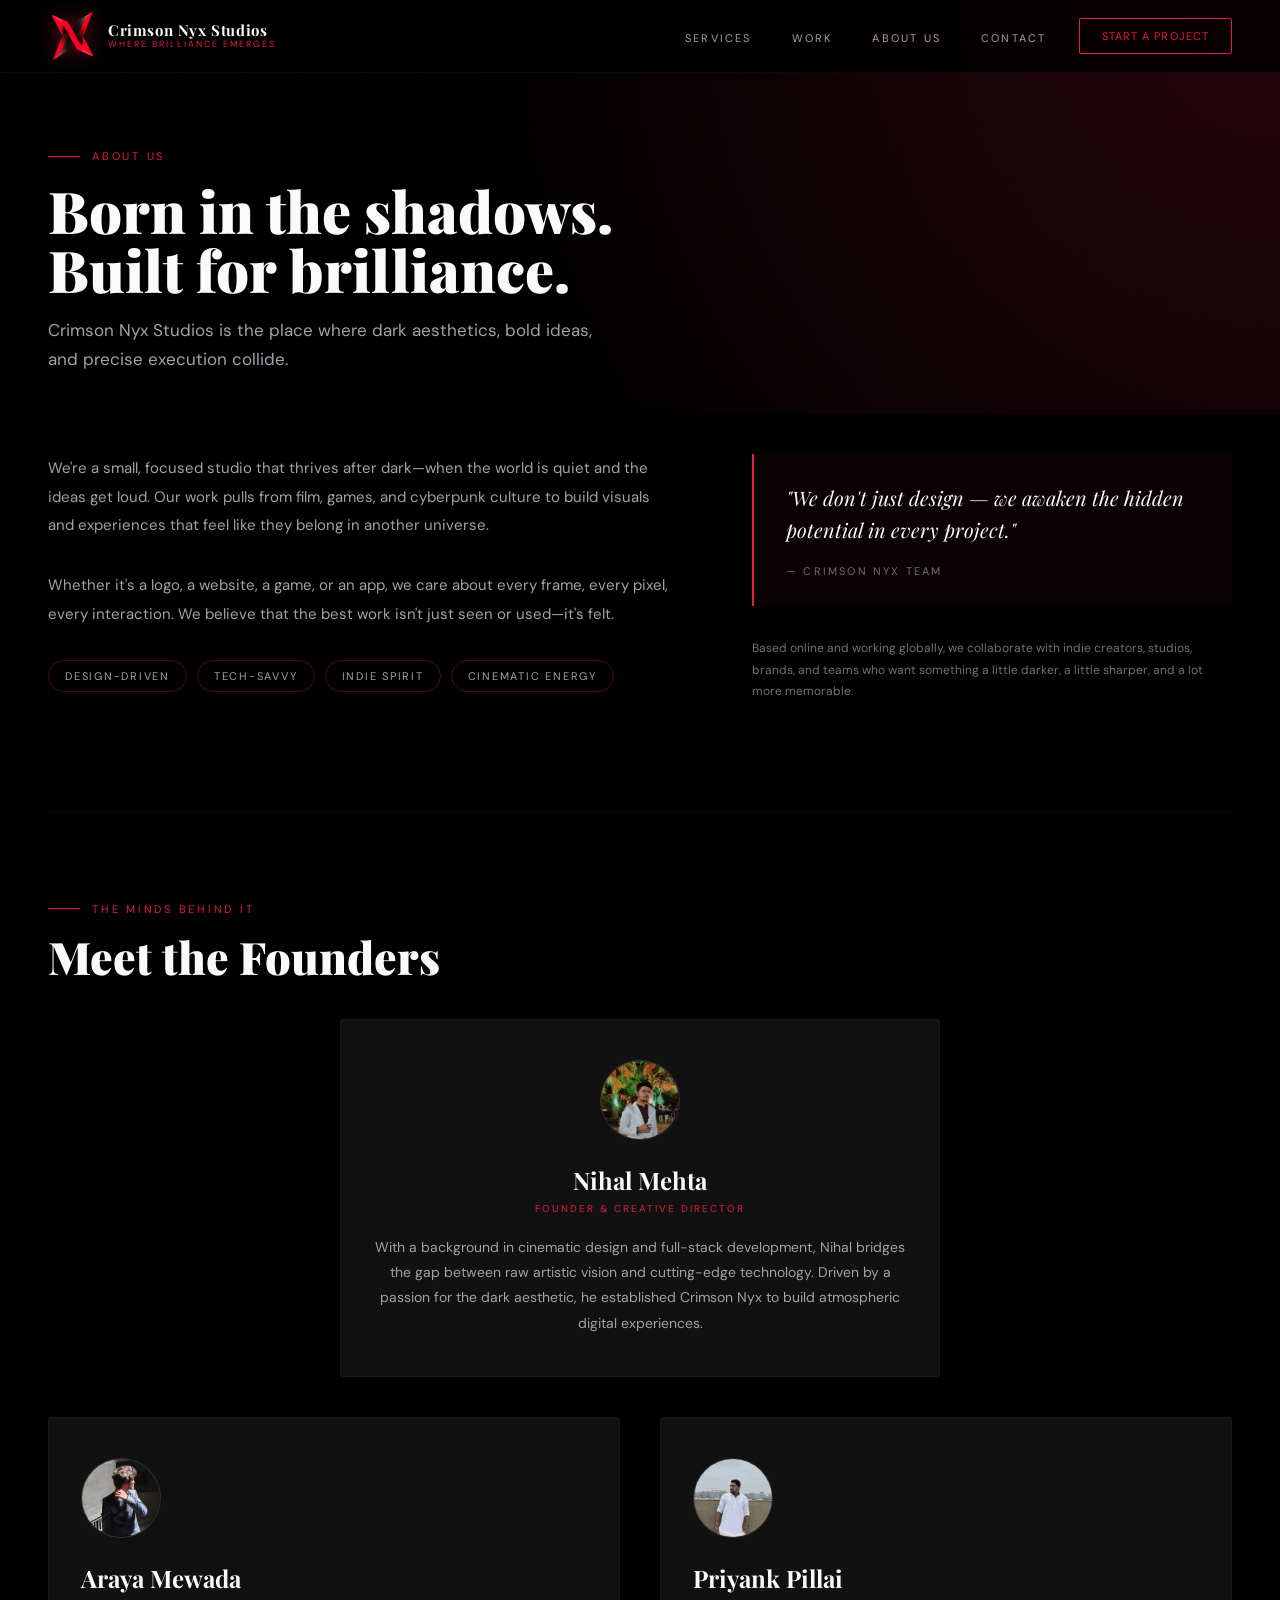
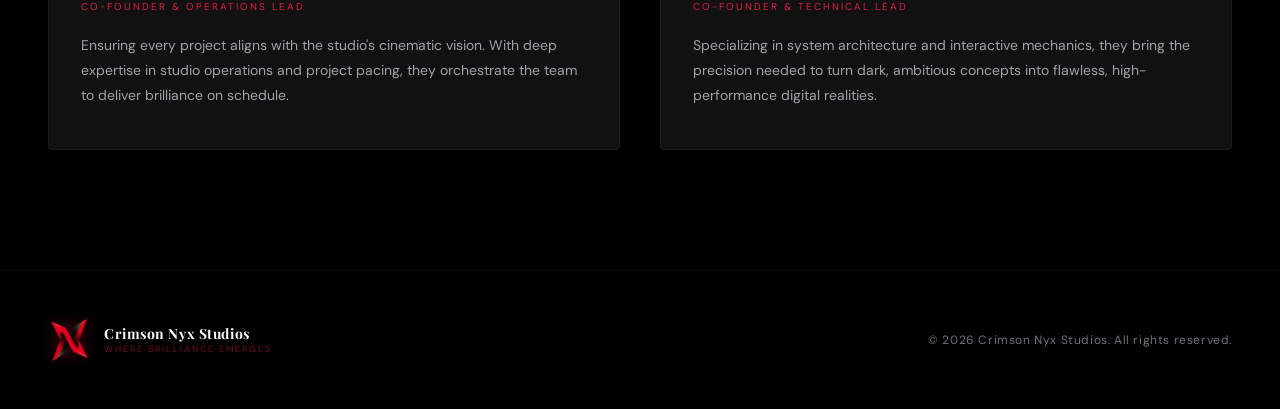
==== frontend/about.html @ 3d49e2a7 "first commit" ====
<!DOCTYPE html>
<html lang="en">
<head>
<meta charset="UTF-8">
<title>About Us · Crimson Nyx Studios</title>
<meta name="viewport" content="width=device-width, initial-scale=1.0">
<meta name="description" content="Crimson Nyx Studios — born in the shadows, built for brilliance. Meet the founders and learn about our dark aesthetic approach to creative design.">
<link rel="stylesheet" href="styles.css">
<link rel="stylesheet" href="animations.css">
<style>
  .about-main { padding: 0 var(--sp-lg) var(--sp-3xl); }
  .about-grid {
    display: grid; grid-template-columns: 1.3fr 1fr;
    gap: 80px; align-items: flex-start; margin-top: 40px;
  }
  .about-body {
    font-size: 15px; color: var(--zinc-light); line-height: 1.9; margin-bottom: 32px;
  }
  .about-pill-row {
    display: flex; flex-wrap: wrap; gap: 10px; margin-bottom: 40px;
  }
  .about-pill {
    border-radius: 999px;
    border: 1px solid rgba(225, 29, 72, 0.35);
    padding: 8px 16px; font-size: 11px;
    letter-spacing: 0.16em; text-transform: uppercase;
    color: var(--zinc-light);
    transition: background var(--dur-med), color var(--dur-med), border-color var(--dur-med);
  }
  .about-pill:hover {
    background: rgba(225, 29, 72, 0.1);
    border-color: var(--crimson);
    color: var(--white);
  }

  .about-quote-block {
    border-left: 2px solid var(--crimson);
    padding: 28px 32px; background: rgba(225, 29, 72, 0.04);
    margin-bottom: 32px;
  }
  .about-quote {
    font-family: var(--serif); font-size: 20px; font-style: italic;
    line-height: 1.6; color: var(--white); margin-bottom: 18px;
  }
  .about-quote-attr {
    font-size: 11px; letter-spacing: 0.2em;
    text-transform: uppercase; color: var(--zinc);
  }
  .about-meta {
    font-size: 12px; color: var(--zinc); line-height: 1.8;
  }

  /* ── Founders ─────────────────────────────────────────────── */
  .founders-section {
    margin-top: 80px;
    border-top: 1px solid rgba(255, 255, 255, 0.04);
    padding-top: 80px;
  }
  .founders-grid {
    display: grid;
    grid-template-columns: repeat(auto-fit, minmax(300px, 1fr));
    gap: 40px; margin-top: 40px;
  }
  .founder-card {
    background: var(--surface);
    border: 1px solid rgba(255, 255, 255, 0.04);
    padding: 40px 32px; border-radius: 4px;
    position: relative; overflow: hidden;
  }
  .founder-card::after {
    content: ''; position: absolute; bottom: 0; left: 0; right: 0;
    height: 2px; background: var(--crimson);
    transform: scaleX(0); transition: transform var(--dur-med); transform-origin: left;
  }
  .founder-card:hover::after { transform: scaleX(1); }
  .founder-photo {
    width: 80px; height: 80px; border-radius: 50%;
    background: #1a1a1a; border: 1px solid rgba(255, 255, 255, 0.1);
    margin-bottom: 24px; object-fit: cover; display: block;
    transition: border-color var(--dur-med), filter var(--dur-med);
    filter: grayscale(10%);
  }
  .founder-card:hover .founder-photo {
    border-color: var(--crimson);
    filter: grayscale(0%);
  }
  .founder-name {
    font-family: var(--serif); font-size: 24px; font-weight: 700;
    margin-bottom: 6px; color: var(--white);
  }
  .founder-role {
    font-size: 10px; letter-spacing: 0.2em; text-transform: uppercase;
    color: var(--crimson); margin-bottom: 20px;
  }
  .founder-bio {
    font-size: 14px; color: var(--zinc-light); line-height: 1.8;
  }

  @media (max-width: 900px) {
    .about-main { padding: 0 20px 80px; }
    .about-grid { grid-template-columns: 1fr; gap: 40px; }
  }
</style>
</head>
<body>

<nav>
  <a href="index.html#hero" class="nav-brand">
    <img src="cnslogo1.png" alt="Crimson Nyx Studios" class="nav-logo-img">
    <div class="nav-brand-text">
      <span class="nav-brand-name">Crimson Nyx Studios</span>
      <span class="nav-brand-tagline">Where Brilliance Emerges</span>
    </div>
  </a>
  <div class="nav-right">
    <ul class="nav-links" id="navLinks">
      <li><a href="services.html">Services</a></li>
      <li><a href="work.html">Work</a></li>
      <li><a href="about.html">About Us</a></li>
      <li><a href="contact.html">Contact</a></li>
    </ul>
    <a href="contact.html" class="nav-cta magnetic">Start a Project</a>
    <button class="nav-toggle" id="navToggle" aria-label="Toggle navigation">
      <span></span><span></span><span></span>
    </button>
  </div>
</nav>

<header class="page-hero">
  <div class="page-eyebrow reveal reveal-fade-up">About Us</div>
  <h1 class="page-title reveal reveal-fade-up delay-100">
    Born in the shadows.<br>Built for brilliance.
  </h1>
  <p class="page-sub reveal reveal-fade-up delay-200">
    Crimson Nyx Studios is the place where dark aesthetics, bold ideas, and precise execution collide.
  </p>
</header>

<main class="about-main">
  <div class="about-grid">
    <section>
      <p class="about-body reveal reveal-slide-right">
        We're a small, focused studio that thrives after dark—when the world
        is quiet and the ideas get loud. Our work pulls from film, games,
        and cyberpunk culture to build visuals and
        experiences that feel like they belong in another universe.
      </p>
      <p class="about-body reveal reveal-slide-right delay-100">
        Whether it's a logo, a website, a game, or an app, we care about
        every frame, every pixel, every interaction. We believe that the
        best work isn't just seen or used—it's felt.
      </p>
      <div class="about-pill-row reveal reveal-scale-in delay-200">
        <span class="about-pill">Design-Driven</span>
        <span class="about-pill">Tech-Savvy</span>
        <span class="about-pill">Indie Spirit</span>
        <span class="about-pill">Cinematic Energy</span>
      </div>
    </section>

    <aside>
      <div class="about-quote-block reveal reveal-fade-in hover-elevate">
        <p class="about-quote">
          "We don't just design &mdash; we awaken the hidden potential in every project."
        </p>
        <p class="about-quote-attr">— Crimson Nyx Team</p>
      </div>
      <p class="about-meta reveal reveal-fade-in delay-100">
        Based online and working globally, we collaborate with indie
        creators, studios, brands, and teams who want something a little
        darker, a little sharper, and a lot more memorable.
      </p>
    </aside>
  </div>

  <section class="founders-section reveal reveal-fade-up">
    <div class="page-eyebrow">The Minds Behind It</div>
    <h2 class="page-title" style="font-size: clamp(32px, 3.5vw, 48px); margin-bottom: 40px">
      Meet the Founders
    </h2>

    <div style="display: flex; justify-content: center; margin-bottom: 40px">
      <div class="founder-card reveal reveal-scale-in delay-100 hover-elevate"
           style="max-width: 600px; width: 100%; display: flex; flex-direction: column; align-items: center; text-align: center;">
        <img src="founder.jpeg" alt="Nihal" class="founder-photo">
        <h3 class="founder-name">Nihal Mehta</h3>
        <p class="founder-role">Founder & Creative Director</p>
        <p class="founder-bio">
          With a background in cinematic design and full-stack development,
          Nihal bridges the gap between raw artistic vision and cutting-edge
          technology. Driven by a passion for the dark aesthetic, he
          established Crimson Nyx to build atmospheric digital experiences.
        </p>
      </div>
    </div>

    <div class="founders-grid">
      <div class="founder-card reveal reveal-scale-in delay-200 hover-elevate">
        <img src="co1.jpeg" alt="Co-Founder" class="founder-photo">
        <h3 class="founder-name">Araya Mewada</h3>
        <p class="founder-role">Co-Founder & Operations Lead</p>
        <p class="founder-bio">
          Ensuring every project aligns with the studio's cinematic vision.
          With deep expertise in studio operations and project pacing, they
          orchestrate the team to deliver brilliance on schedule.
        </p>
      </div>

      <div class="founder-card reveal reveal-scale-in delay-300 hover-elevate">
        <img src="co2.jpeg" alt="Co-Founder" class="founder-photo">
        <h3 class="founder-name">Priyank Pillai</h3>
        <p class="founder-role">Co-Founder & Technical Lead</p>
        <p class="founder-bio">
          Specializing in system architecture and interactive mechanics,
          they bring the precision needed to turn dark, ambitious concepts
          into flawless, high-performance digital realities.
        </p>
      </div>
    </div>
  </section>
</main>

<footer>
  <div class="footer-brand">
    <img src="cnslogo1.png" alt="Crimson Nyx Studios" class="footer-logo-img">
    <div class="footer-brand-text">
      <span class="footer-brand-name">Crimson Nyx Studios</span>
      <span class="footer-brand-tagline">Where Brilliance Emerges</span>
    </div>
  </div>
  <p class="footer-copy">© 2026 Crimson Nyx Studios. All rights reserved.</p>
</footer>

<script src="animations.js"></script>
</body>
</html>
---- frontend/styles.css ----
/* ═══════════════════════════════════════════════════════════════════
   Crimson Nyx Studios — Shared Design System (styles.css)
   All pages import this file.  Page-specific CSS goes inline.
   ═══════════════════════════════════════════════════════════════════ */

@import url('https://fonts.googleapis.com/css2?family=Playfair+Display:wght@700;900&family=DM+Sans:wght@300;400;500;600&display=swap');

/* ── Reset & Tokens ────────────────────────────────────────────── */
*, *::before, *::after { box-sizing: border-box; margin: 0; padding: 0; }

:root {
  /* Palette */
  --crimson:      #e11d48;
  --crimson-deep: #9f1239;
  --crimson-glow: rgba(225, 29, 72, 0.45);
  --void:         #000000;
  --dark:         #0a0a0a;
  --surface:      #111111;
  --surface-hover:#161616;
  --zinc:         #71717a;
  --zinc-light:   #a1a1aa;
  --white:        #fafafa;

  /* Typography */
  --serif: 'Playfair Display', Georgia, serif;
  --sans:  'DM Sans', system-ui, sans-serif;

  /* Spacing scale */
  --sp-xs: 8px;
  --sp-sm: 16px;
  --sp-md: 32px;
  --sp-lg: 48px;
  --sp-xl: 64px;
  --sp-2xl: 80px;
  --sp-3xl: 120px;

  /* Transitions */
  --ease-out-expo: cubic-bezier(0.16, 1, 0.3, 1);
  --ease-out-quint: cubic-bezier(0.22, 1, 0.36, 1);
  --dur-fast: 200ms;
  --dur-med:  400ms;
  --dur-slow: 800ms;
}

html { scroll-behavior: smooth; }

body {
  font-family: var(--sans);
  background: var(--void);
  color: var(--white);
  overflow-x: hidden;
  -webkit-font-smoothing: antialiased;
  -moz-osx-font-smoothing: grayscale;
}

::selection {
  background: var(--crimson);
  color: var(--white);
}

img { max-width: 100%; height: auto; }

/* ── Navigation ────────────────────────────────────────────────── */
nav {
  position: fixed; top: 0; left: 0; right: 0; z-index: 100;
  padding: 12px var(--sp-lg);
  display: flex; justify-content: space-between; align-items: center;
  border-bottom: 1px solid rgba(255,255,255,0.04);
  background: rgba(0,0,0,0.8);
  backdrop-filter: blur(24px);
  -webkit-backdrop-filter: blur(24px);
  transition: padding var(--dur-med) var(--ease-out-expo),
              background var(--dur-med) var(--ease-out-expo),
              box-shadow var(--dur-med) var(--ease-out-expo);
}

/* Shrunk state — toggled by JS on scroll */
nav.nav--scrolled {
  padding-top: 8px;
  padding-bottom: 8px;
  background: rgba(0,0,0,0.92);
  box-shadow: 0 4px 30px rgba(0,0,0,0.5);
}
nav.nav--scrolled .nav-logo-img {
  height: 36px; width: 36px;
}

.nav-brand {
  display: flex; align-items: center; gap: 12px;
  text-decoration: none;
}
.nav-logo-img {
  height: 48px; width: 48px; object-fit: contain;
  filter: drop-shadow(0 0 10px rgba(225,29,72,0.4));
  transition: filter var(--dur-fast), height var(--dur-med) var(--ease-out-expo), width var(--dur-med) var(--ease-out-expo);
}
.nav-brand:hover .nav-logo-img {
  filter: drop-shadow(0 0 18px rgba(225,29,72,0.8));
}
.nav-brand-text { display: flex; flex-direction: column; line-height: 1.1; }
.nav-brand-name {
  font-family: var(--serif); font-size: 15px; font-weight: 700;
  color: var(--white); letter-spacing: 0.04em;
}
.nav-brand-tagline {
  font-size: 9px; letter-spacing: 0.22em; text-transform: uppercase;
  color: var(--crimson); margin-top: 2px;
}

.nav-links { display: flex; gap: 40px; list-style: none; }
.nav-links a {
  font-size: 11px; letter-spacing: 0.2em; text-transform: uppercase;
  color: var(--zinc-light); text-decoration: none;
  position: relative;
  transition: color var(--dur-fast);
}
/* Animated underline on hover */
.nav-links a::after {
  content: '';
  position: absolute; bottom: -4px; left: 0;
  width: 100%; height: 1px;
  background: var(--crimson);
  transform: scaleX(0); transform-origin: right;
  transition: transform var(--dur-med) var(--ease-out-expo);
}
.nav-links a:hover { color: var(--white); }
.nav-links a:hover::after { transform: scaleX(1); transform-origin: left; }

.nav-cta {
  font-size: 11px; letter-spacing: 0.1em; text-transform: uppercase;
  color: var(--crimson); text-decoration: none;
  border: 1px solid var(--crimson); padding: 10px 22px; border-radius: 2px;
  transition: background var(--dur-fast), color var(--dur-fast), box-shadow var(--dur-med);
}
.nav-cta:hover {
  background: var(--crimson); color: #fff;
  box-shadow: 0 0 20px rgba(225,29,72,0.35);
}

.nav-right { display: flex; align-items: center; gap: 32px; }

/* Mobile hamburger */
.nav-toggle {
  display: none;
  width: 32px; height: 24px;
  flex-direction: column; justify-content: space-between;
  cursor: pointer; background: none; border: none; padding: 0;
}
.nav-toggle span {
  height: 2px; width: 100%; background: var(--white);
  transition: transform var(--dur-fast), opacity var(--dur-fast);
  display: block;
}
/* Hamburger → X animation */
.nav-toggle.active span:nth-child(1) { transform: translateY(11px) rotate(45deg); }
.nav-toggle.active span:nth-child(2) { opacity: 0; }
.nav-toggle.active span:nth-child(3) { transform: translateY(-11px) rotate(-45deg); }

/* ── Page Hero (subpages) ──────────────────────────────────────── */
.page-hero {
  padding: 140px var(--sp-lg) 40px;
  background: radial-gradient(circle at top right, rgba(225,29,72,0.18), transparent 60%);
  position: relative;
  overflow: hidden;
}
.page-hero::before {
  content: '';
  position: absolute; inset: 0;
  background-image:
    linear-gradient(rgba(225,29,72,0.03) 1px, transparent 1px),
    linear-gradient(90deg, rgba(225,29,72,0.03) 1px, transparent 1px);
  background-size: 60px 60px;
  opacity: 0;
  animation: subtleGridFadeIn 2s 0.5s ease forwards;
}
@keyframes subtleGridFadeIn { to { opacity: 0.4; } }

.page-eyebrow {
  font-size: 11px; letter-spacing: 0.25em; text-transform: uppercase;
  color: var(--crimson); margin-bottom: 18px;
  display: inline-flex; align-items: center; gap: 12px;
}
.page-eyebrow::before {
  content: ''; display: block; width: 32px; height: 1px;
  background: var(--crimson);
}
.page-title {
  font-family: var(--serif);
  font-size: clamp(36px, 4.5vw, 68px);
  font-weight: 900; line-height: 1.02; margin-bottom: 18px;
}
.page-sub {
  font-size: 17px; color: var(--zinc-light);
  max-width: 560px; line-height: 1.7;
}

/* ── Section helpers ───────────────────────────────────────────── */
.section-label {
  font-size: 11px; letter-spacing: 0.25em; text-transform: uppercase;
  color: var(--crimson); margin-bottom: 12px;
  display: inline-flex; align-items: center; gap: 12px;
}
.section-label::before {
  content: ''; display: block; width: 32px; height: 1px;
  background: var(--crimson);
}
.section-title {
  font-family: var(--serif);
  font-size: clamp(36px, 4vw, 52px);
  font-weight: 700; line-height: 1.1;
}
.section-header {
  display: flex; justify-content: space-between; align-items: flex-end;
  gap: 16px; margin-bottom: var(--sp-xl); flex-wrap: wrap;
}

/* ── Buttons ───────────────────────────────────────────────────── */
.btn-primary {
  background: var(--crimson); color: #fff;
  font-family: var(--sans); font-size: 12px; font-weight: 500;
  letter-spacing: 0.15em; text-transform: uppercase; text-decoration: none;
  padding: 18px 40px; border-radius: 2px;
  display: inline-block; position: relative; overflow: hidden;
  transition: background var(--dur-fast), transform var(--dur-fast), box-shadow var(--dur-med);
}
.btn-primary::before {
  content: '';
  position: absolute; inset: 0;
  background: linear-gradient(120deg, transparent 30%, rgba(255,255,255,0.15) 50%, transparent 70%);
  transform: translateX(-100%);
  transition: transform 0.6s var(--ease-out-expo);
}
.btn-primary:hover {
  background: var(--crimson-deep);
  transform: translateY(-2px);
  box-shadow: 0 8px 30px rgba(225,29,72,0.4);
}
.btn-primary:hover::before { transform: translateX(100%); }

.btn-ghost {
  font-size: 12px; letter-spacing: 0.12em; text-transform: uppercase;
  color: var(--zinc-light); text-decoration: none;
  display: inline-flex; align-items: center; gap: 10px;
  transition: color var(--dur-fast);
}
.btn-ghost:hover { color: var(--white); }
.btn-ghost-arrow {
  width: 36px; height: 36px;
  border: 1px solid rgba(255,255,255,0.12); border-radius: 50%;
  display: inline-flex; align-items: center; justify-content: center;
  font-size: 16px;
  transition: border-color var(--dur-fast), transform var(--dur-fast);
}
.btn-ghost:hover .btn-ghost-arrow {
  border-color: rgba(255,255,255,0.4);
  transform: translateX(4px);
}

/* ── Form fields ───────────────────────────────────────────────── */
.contact-form { display: grid; gap: 16px; text-align: left; }
.form-row { display: grid; grid-template-columns: 1fr 1fr; gap: 16px; }

.form-field {
  background: rgba(255,255,255,0.02);
  border: 1px solid rgba(255,255,255,0.08);
  color: var(--white);
  font-family: var(--sans); font-size: 15px;
  padding: 18px 20px; outline: none; border-radius: 4px;
  appearance: none; width: 100%;
  transition: border-color var(--dur-med) ease,
              background var(--dur-med) ease,
              box-shadow var(--dur-med) ease;
}
.form-field::placeholder { color: var(--zinc); transition: color var(--dur-fast); }
.form-field:hover {
  background: rgba(255,255,255,0.05);
  border-color: rgba(255,255,255,0.2);
}
.form-field:focus {
  border-color: var(--crimson);
  background: transparent;
  box-shadow: 0 0 0 3px rgba(225,29,72,0.2);
}
.form-field:focus::placeholder { color: rgba(255,255,255,0.3); }
select.form-field option { background: #111; color: var(--white); }

.submit-btn {
  background: var(--crimson); color: #fff; border: none;
  font-family: var(--sans); font-size: 12px; font-weight: 500;
  letter-spacing: 0.2em; text-transform: uppercase;
  padding: 20px; cursor: pointer; border-radius: 4px; width: 100%;
  position: relative; overflow: hidden;
  box-shadow: 0 4px 14px rgba(225,29,72,0.3);
  transition: background var(--dur-med), transform var(--dur-med), box-shadow var(--dur-med);
}
.submit-btn::before {
  content: '';
  position: absolute; inset: 0;
  background: linear-gradient(120deg, transparent 30%, rgba(255,255,255,0.1) 50%, transparent 70%);
  transform: translateX(-100%);
  transition: transform 0.6s var(--ease-out-expo);
}
.submit-btn:hover {
  background: var(--crimson-deep);
  transform: translateY(-2px);
  box-shadow: 0 6px 24px rgba(225,29,72,0.45);
}
.submit-btn:hover::before { transform: translateX(100%); }
.submit-btn:active { transform: translateY(0); box-shadow: 0 2px 8px rgba(225,29,72,0.3); }
.submit-btn:disabled { opacity: 0.6; cursor: not-allowed; }

.form-status { font-size: 13px; line-height: 1.6; color: var(--zinc); margin-top: 10px; text-align: left; }
.form-status.ok  { color: rgba(34, 197, 94, 0.9); }
.form-status.err { color: rgba(248, 113, 113, 0.95); }

/* ── Footer ────────────────────────────────────────────────────── */
footer {
  padding: var(--sp-lg);
  border-top: 1px solid rgba(255,255,255,0.04);
  display: flex; justify-content: space-between; align-items: center;
  flex-wrap: wrap; gap: 16px;
}
.footer-brand { display: flex; align-items: center; gap: 14px; }
.footer-logo-img {
  height: 42px; width: 42px; object-fit: contain;
  opacity: 0.9;
  filter: drop-shadow(0 0 8px rgba(225,29,72,0.35));
  transition: filter var(--dur-med);
}
.footer-brand:hover .footer-logo-img {
  filter: drop-shadow(0 0 16px rgba(225,29,72,0.7));
}
.footer-brand-text { display: flex; flex-direction: column; line-height: 1.15; }
.footer-brand-name {
  font-family: var(--serif); font-size: 14px; font-weight: 700;
  color: var(--white); letter-spacing: 0.04em;
}
.footer-brand-tagline {
  font-size: 9px; letter-spacing: 0.22em; text-transform: uppercase;
  color: rgba(225,29,72,0.5); margin-top: 2px;
}
.footer-copy { font-size: 12px; color: var(--zinc); letter-spacing: 0.05em; }

/* ── Badge (Coming Soon) ───────────────────────────────────────── */
.badge-soon {
  display: inline-block;
  font-family: var(--sans); font-size: 9px; font-weight: 600;
  letter-spacing: 0.1em; text-transform: uppercase;
  color: var(--crimson); background: rgba(225,29,72,0.1);
  border: 1px solid rgba(225,29,72,0.25);
  padding: 3px 8px; border-radius: 3px;
  vertical-align: middle; margin-left: 8px;
}

/* ── Page transition overlay ───────────────────────────────────── */
.page-transition-overlay {
  position: fixed; inset: 0; z-index: 9999;
  background: var(--void);
  opacity: 0; pointer-events: none;
  transition: opacity 0.4s ease;
}
.page-transition-overlay.active {
  opacity: 1; pointer-events: all;
}

/* ── Responsive ────────────────────────────────────────────────── */
@media (max-width: 900px) {
  nav { padding: 12px 20px; }
  .nav-right { gap: 16px; }
  .nav-cta { display: none; }
  .nav-toggle { display: flex; }
  .nav-links {
    position: absolute; top: 100%; right: 0; left: 0;
    background: rgba(0,0,0,0.96);
    backdrop-filter: blur(20px);
    flex-direction: column;
    padding: 0 20px;
    max-height: 0; overflow: hidden;
    transition: max-height var(--dur-med) ease-out, padding var(--dur-med) ease-out;
  }
  .nav-links.open { max-height: 280px; padding: 16px 20px; }
  .nav-links li { padding: 6px 0; }
  .nav-links a::after { display: none; }

  .page-hero { padding: 120px 20px 40px; }
  .form-row { grid-template-columns: 1fr; }
  footer { padding: 32px 20px; }
}

@media (max-width: 600px) {
  :root { --sp-lg: 20px; }
}
---- frontend/animations.css ----
/* ═══════════════════════════════════════════════════════════════════
   Crimson Nyx Studios — Animation System (animations.css)
   ═══════════════════════════════════════════════════════════════════ */

/* ── Base Reveal Class ─────────────────────────────────────────── */
.reveal {
  opacity: 0;
  filter: blur(12px);
  transition:
    opacity 1.2s var(--ease-out-expo, cubic-bezier(0.16, 1, 0.3, 1)),
    transform 1.2s var(--ease-out-expo, cubic-bezier(0.16, 1, 0.3, 1)),
    filter 1.2s var(--ease-out-expo, cubic-bezier(0.16, 1, 0.3, 1));
  will-change: opacity, transform, filter;
}
.reveal.active {
  opacity: 1;
  filter: blur(0);
}

/* ── Reveal Modifiers ──────────────────────────────────────────── */

/* Fade Up */
.reveal-fade-up {
  transform: translateY(60px);
}
.reveal-fade-up.active {
  transform: translateY(0);
}

/* Fade In (no movement) */
.reveal-fade-in.active {
  opacity: 1;
}

/* Scale In (cinematic pop) */
.reveal-scale-in {
  transform: scale(0.92);
}
.reveal-scale-in.active {
  transform: scale(1);
}

/* Slide Right */
.reveal-slide-right {
  transform: translateX(-50px);
}
.reveal-slide-right.active {
  transform: translateX(0);
}

/* Slide Left */
.reveal-slide-left {
  transform: translateX(50px);
}
.reveal-slide-left.active {
  transform: translateX(0);
}

/* Rotate Up — subtle rotation entry */
.reveal-rotate-up {
  transform: translateY(40px) rotate(3deg);
}
.reveal-rotate-up.active {
  transform: translateY(0) rotate(0deg);
}

/* Clip Reveal — slides open from bottom */
.reveal-clip {
  clip-path: inset(100% 0 0 0);
  filter: none;
}
.reveal-clip.active {
  clip-path: inset(0 0 0 0);
}

/* ── Text Split Reveal ─────────────────────────────────────────── */
/* JS wraps each character in <span class="split-char"> */
.split-char {
  display: inline-block;
  opacity: 0;
  transform: translateY(20px) rotate(5deg);
  transition:
    opacity 0.6s var(--ease-out-expo, cubic-bezier(0.16, 1, 0.3, 1)),
    transform 0.6s var(--ease-out-expo, cubic-bezier(0.16, 1, 0.3, 1));
}
.split-char.active {
  opacity: 1;
  transform: translateY(0) rotate(0deg);
}

/* ── Stagger Delay Utilities ───────────────────────────────────── */
.delay-100  { transition-delay: 100ms; }
.delay-200  { transition-delay: 200ms; }
.delay-300  { transition-delay: 300ms; }
.delay-400  { transition-delay: 400ms; }
.delay-500  { transition-delay: 500ms; }
.delay-600  { transition-delay: 600ms; }
.delay-700  { transition-delay: 700ms; }
.delay-800  { transition-delay: 800ms; }

/* ── Hover Effects ─────────────────────────────────────────────── */

/* Elevate — lift + shadow on hover */
.hover-elevate {
  transition:
    transform 0.5s var(--ease-out-expo, cubic-bezier(0.16, 1, 0.3, 1)),
    box-shadow 0.5s var(--ease-out-expo, cubic-bezier(0.16, 1, 0.3, 1));
}
.hover-elevate:hover {
  transform: translateY(-6px) scale(1.015);
  box-shadow:
    0 16px 40px rgba(0, 0, 0, 0.5),
    0 0 24px rgba(225, 29, 72, 0.15);
}

/* Glow — crimson drop shadow */
.hover-glow {
  transition: filter 0.4s ease;
}
.hover-glow:hover {
  filter: drop-shadow(0 0 16px rgba(225, 29, 72, 0.65));
}

/* Tilt — 3D perspective on hover (enhanced by JS) */
.hover-tilt {
  transform-style: preserve-3d;
  transition: transform 0.4s var(--ease-out-expo, cubic-bezier(0.16, 1, 0.3, 1));
}

/* Magnetic — slight follow-cursor effect (handled by JS) */
.magnetic {
  transition: transform 0.3s var(--ease-out-expo, cubic-bezier(0.16, 1, 0.3, 1));
}

/* ── Keyframe Animations ───────────────────────────────────────── */

/* Pulsing glow for CTAs */
@keyframes pulseGlow {
  0%, 100% { box-shadow: 0 0 0 0 rgba(225, 29, 72, 0.4); }
  50%      { box-shadow: 0 0 20px 4px rgba(225, 29, 72, 0.2); }
}
.pulse-glow {
  animation: pulseGlow 3s ease-in-out infinite;
}

/* Floating — gentle up/down */
@keyframes float {
  0%, 100% { transform: translateY(0); }
  50%      { transform: translateY(-8px); }
}
.animate-float {
  animation: float 4s ease-in-out infinite;
}

/* Shimmer — light sweep across text or surface */
@keyframes shimmer {
  0%   { background-position: -200% center; }
  100% { background-position: 200% center; }
}
.shimmer-text {
  background: linear-gradient(
    90deg,
    var(--white) 0%,
    rgba(225, 29, 72, 0.6) 50%,
    var(--white) 100%
  );
  background-size: 200% auto;
  -webkit-background-clip: text;
  -webkit-text-fill-color: transparent;
  animation: shimmer 4s linear infinite;
}

/* Gradient border rotation */
@keyframes borderRotate {
  0%   { --border-angle: 0deg; }
  100% { --border-angle: 360deg; }
}

/* Counter number animation — handled by JS, but keyframe for fallback */
@keyframes countUp {
  from { opacity: 0; transform: translateY(10px); }
  to   { opacity: 1; transform: translateY(0); }
}

/* ── Parallax data attribute styling ───────────────────────────── */
[data-parallax] {
  will-change: transform;
}

/* ── Cursor Trail Particles (opt-in area) ──────────────────────── */
.cursor-trail-area {
  position: relative;
  overflow: hidden;
}
.cursor-particle {
  position: fixed;
  width: 6px; height: 6px;
  border-radius: 50%;
  background: radial-gradient(circle, var(--crimson) 0%, transparent 70%);
  pointer-events: none;
  z-index: 9998;
  opacity: 0;
  animation: particleFade 0.8s ease-out forwards;
}
@keyframes particleFade {
  0%   { opacity: 0.7; transform: scale(1); }
  100% { opacity: 0; transform: scale(0.2); }
}

/* ── Accessibility ─────────────────────────────────────────────── */
@media (prefers-reduced-motion: reduce) {
  .reveal,
  .split-char,
  .hover-elevate,
  .hover-glow,
  .hover-tilt,
  .magnetic,
  .pulse-glow,
  .animate-float,
  .shimmer-text {
    opacity: 1 !important;
    transform: none !important;
    filter: none !important;
    animation: none !important;
    transition: none !important;
    clip-path: none !important;
  }
  .cursor-particle { display: none !important; }
}
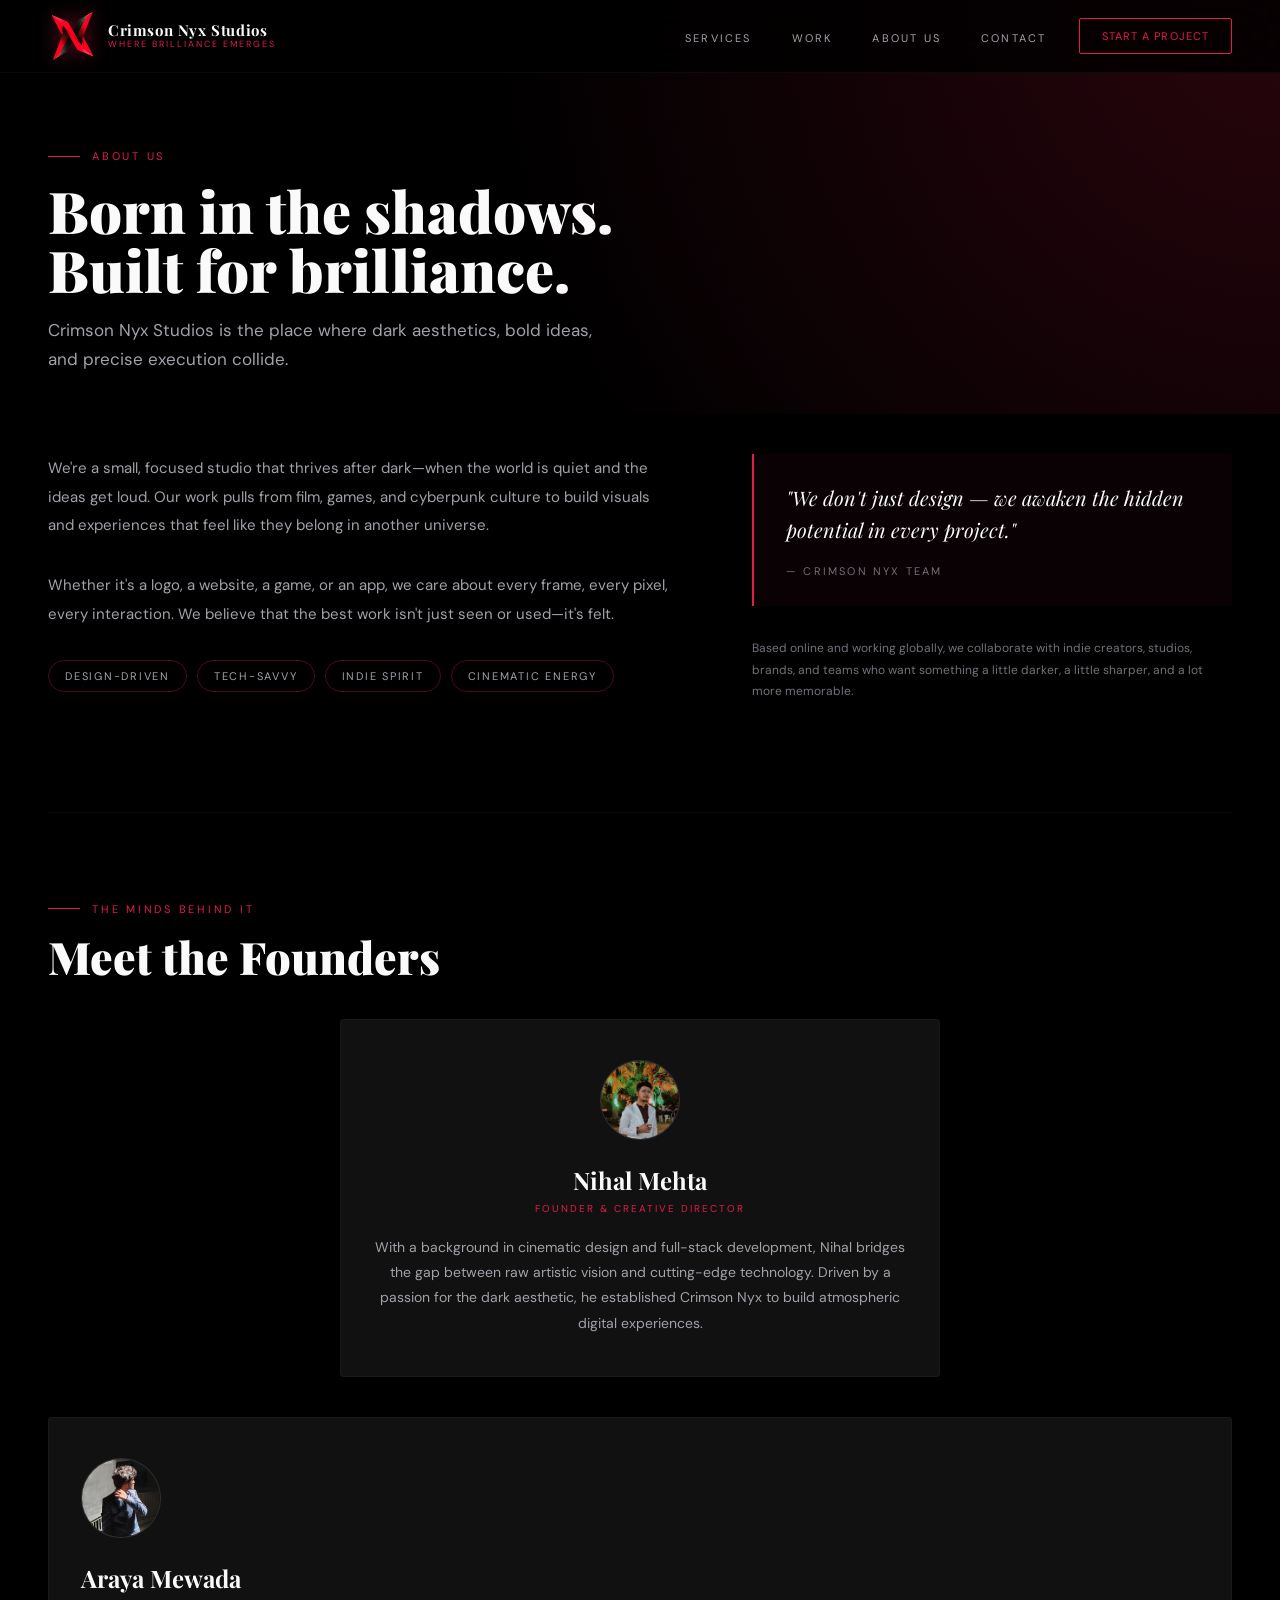
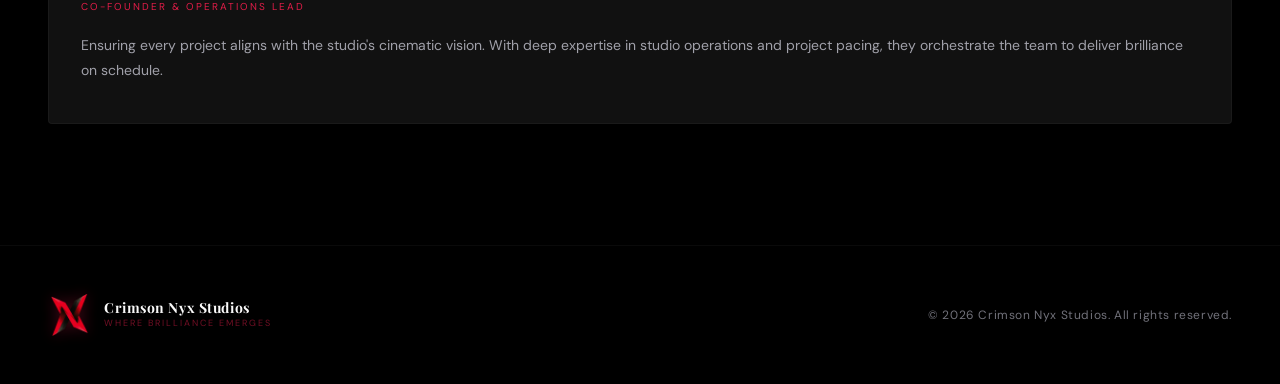
==== commit 623b9be8: "2 commit" ====
--- a/frontend/about.html
+++ b/frontend/about.html
@@ -205,17 +205,6 @@
           orchestrate the team to deliver brilliance on schedule.
         </p>
       </div>
-
-      <div class="founder-card reveal reveal-scale-in delay-300 hover-elevate">
-        <img src="co2.jpeg" alt="Co-Founder" class="founder-photo">
-        <h3 class="founder-name">Priyank Pillai</h3>
-        <p class="founder-role">Co-Founder & Technical Lead</p>
-        <p class="founder-bio">
-          Specializing in system architecture and interactive mechanics,
-          they bring the precision needed to turn dark, ambitious concepts
-          into flawless, high-performance digital realities.
-        </p>
-      </div>
     </div>
   </section>
 </main>
